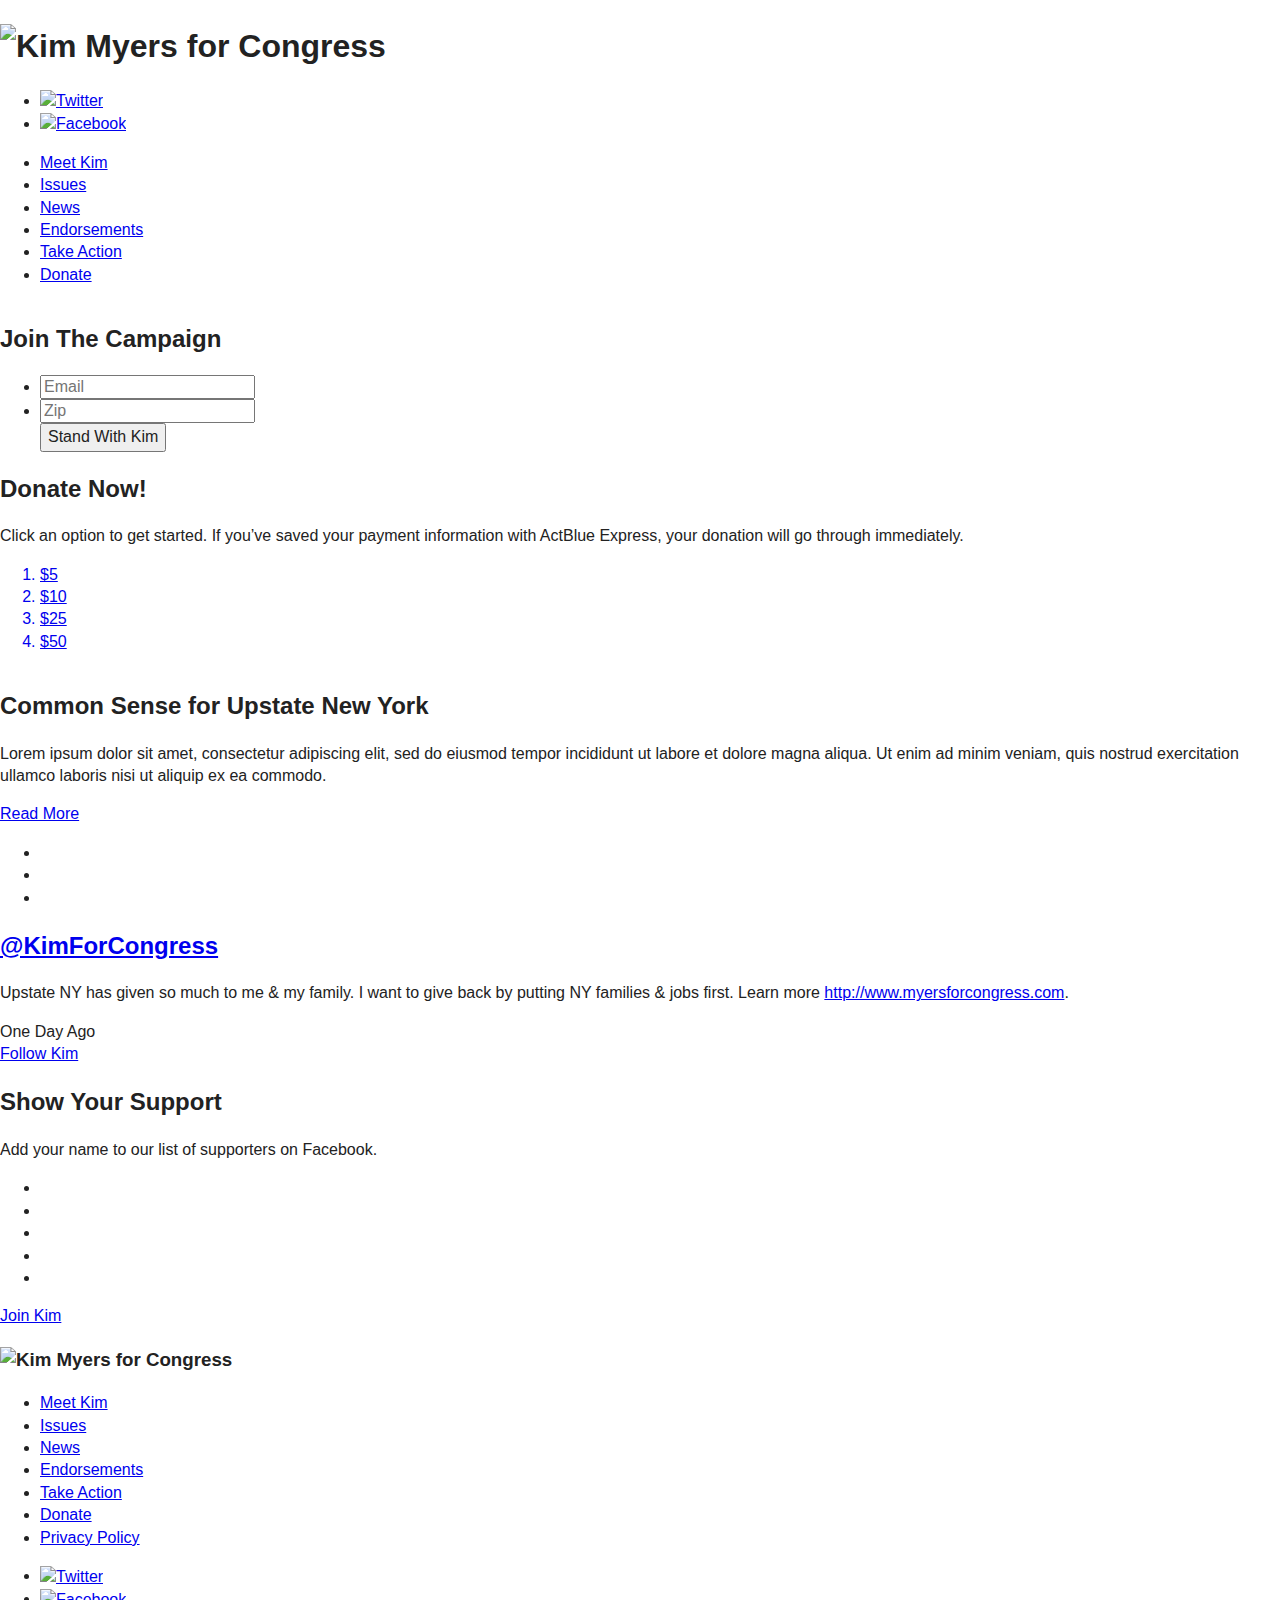
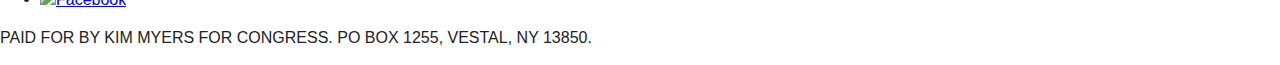
==== html/index.html @ 2f4464b5 "Initial commit" ====
<!doctype html>
<!--[if lt IE 7]>      <html class="no-js lt-ie9 lt-ie8 lt-ie7" lang=""> <![endif]-->
<!--[if IE 7]>         <html class="no-js lt-ie9 lt-ie8" lang=""> <![endif]-->
<!--[if IE 8]>         <html class="no-js lt-ie9" lang=""> <![endif]-->
<!--[if gt IE 8]><!--> <html class="no-js" lang=""> <!--<![endif]-->
    <head>
        <meta charset="utf-8">
        <meta http-equiv="X-UA-Compatible" content="IE=edge,chrome=1">
        <title>Kim Myers for Congress</title>
        <meta name="description" content="">
        <meta name="viewport" content="width=device-width, initial-scale=1">
        <link rel="apple-touch-icon" href="apple-touch-icon.png">

        <link rel="stylesheet" href="css/normalize.min.css">
        <link rel="stylesheet" href="css/main.css">

        <script src="js/vendor/modernizr-2.8.3.min.js"></script>
    </head>
    <body class="home">
        <div class="header-container">
            <header class="clearfix">
                <h1>
                	<img src="img/logo.png" alt="Kim Myers for Congress" class="logo" />
                	<span class="visuallyhidden">Kim Myers for Congress</span>
                </h1>
                <nav class="social">
                    <ul>
                        <li class="twitter"><a href="#"><img src="img/twitter-icon.png" alt="Twitter" /></a></li>
                        <li class="facebook"><a href="#"><img src="img/facebook-icon.png" alt="Facebook" /></a></li>
                    </ul>
                </nav>
                <nav class="main">
                    <ul>
                        <li><a href="about.html">Meet Kim</a></li>
                        <li><a href="#">Issues</a></li>
                        <li><a href="#">News</a></li>
                        <li><a href="#">Endorsements</a></li>
                        <li><a href="#">Take Action</a></li>
                        <li class="donate"><a href="#">Donate</a></li>
                    </ul>
                </nav>
            </header>
        </div>

        <div class="main-container">
            <div class="main clearfix">

                <section class="hero">
                	<div class="content">
	                    <form method="post" action="">
	                    	<h2>Join The Campaign</h2>
	                        <ul>
		                        <li>
		                        	<input id="email" type="text" name="email" required placeholder="Email" />
		                        </li>
		                        <li>
		                        	<input id="zip" type="text" name="zip" required placeholder="Zip" />
		                        </li>
		                        <button class="btn">Stand With Kim</button>
	                        </ul>
	                    </form>
                    </div>
                </section>
                <section class="donate">
                	<div class="content">
	                    <h2>Donate Now!</h2>
	                    <p>Click an option to get started. If you’ve saved your payment information with ActBlue Express, your donation will go through immediately.</p>
	                    <ol>
	                    	<a href="#"><li>$5</li></a>
	                    	<a href="#"><li>$10</li></a>
	                    	<a href="#"><li>$25</li></a>
	                    	<a href="#"><li>$50</li></a>
	                    </ol>
                    </div>
                </section>
                <section class="about clearfix">
                	<article class="content">
	                    <h2>Common Sense for Upstate New York</h2>
	                    <p>Lorem ipsum dolor sit amet, consectetur adipiscing elit, sed do eiusmod tempor incididunt ut labore et dolore magna aliqua. Ut enim ad minim veniam, quis nostrud exercitation ullamco laboris nisi ut aliquip ex ea commodo.</p>
	                    <a href="#" class="btn">Read More</a>
                    </article>
                </section>
                <section class="photo-gallery">
                	<div class="content">
	                	<ul>
		                	<li>
			                	<img src="http://placehold.it/60x60" alt="" />
		                	</li>
		                	<li>
		                		<img src="http://placehold.it/60x60" alt="" />
		                	</li>
		                	<li>
		                		<img src="http://placehold.it/60x60" alt="" />
		                	</li>
	                	</ul>
					</div>
                </section>
                <section>
                	<div class="twitter">
                		<h2><a href="http://twitter.com/KimForCongress" class="handle">@KimForCongress</a></h2>
                		<div class="tweet">
                    		<p>Upstate NY has given so much to me & my family. I want to give back by putting NY families & jobs first. Learn more <a href="http://www.myersforcongress.com">http://www.myersforcongress.com</a>.</p>
                    		<span class="date">One Day Ago</span>
                		</div>
                		<a href="http://twitter.com/KimForCongress" class="btn">Follow Kim</a>
                	</div>
                </section>
                <section>
                	<div class="support">
                		<h2>Show Your Support</h2>
                		<p>Add your name to our list of supporters on Facebook.</p>
                		<ul>
                			<li><a href="#"><img src="http://placehold.it/60x60" alt="" /></a></li>
                			<li><a href="#"><img src="http://placehold.it/60x60" alt="" /></a></li>
                			<li><a href="#"><img src="http://placehold.it/60x60" alt="" /></a></li>
                			<li><a href="#"><img src="http://placehold.it/60x60" alt="" /></a></li>
                			<li><a href="#"><img src="http://placehold.it/60x60" alt="" /></a></li>
                		</ul>
                		<a href="#" class="btn">Join Kim</a>
                	</div>
                </section>
            </div>
        </div>

        <div class="footer-container">
            <footer class="content">
                <h3>
                	<img src="img/footer-logo.png" alt="Kim Myers for Congress" class="logo"/>
	                <span class="visuallyhidden">Kim Myers for Congress</span>
	            </h3>
                <nav class="main">
                    <ul>
                        <li><a href="about.html">Meet Kim</a></li>
                        <li><a href="#">Issues</a></li>
                        <li><a href="#">News</a></li>
                        <li><a href="#">Endorsements</a></li>
                        <li><a href="#">Take Action</a></li>
                        <li class="donate"><a href="#">Donate</a></li>
                        <li><a href="#">Privacy Policy</a></li>
                    </ul>
                </nav>
                <nav class="social">
                	<ul>
                	    <li class="twitter"><a href="#"><img src="img/twitter-icon.png" alt="Twitter" /></a></li>
                	    <li class="facebook"><a href="#"><img src="img/facebook-icon.png" alt="Facebook" /></a></li>
                	</ul>
                </nav>
                <p class="paid-for">PAID FOR BY KIM MYERS FOR CONGRESS. PO BOX 1255, VESTAL, NY 13850.</dd>
            </footer>
        </div>

        <script src="//ajax.googleapis.com/ajax/libs/jquery/1.11.2/jquery.min.js"></script>
        <script>window.jQuery || document.write('<script src="js/vendor/jquery-1.11.2.min.js"><\/script>')</script>

        <script src="js/plugins.js"></script>
        <script src="js/main.js"></script>

        <!-- Google Analytics: change UA-XXXXX-X to be your site's ID. -->
        <script>
            (function(b,o,i,l,e,r){b.GoogleAnalyticsObject=l;b[l]||(b[l]=
            function(){(b[l].q=b[l].q||[]).push(arguments)});b[l].l=+new Date;
            e=o.createElement(i);r=o.getElementsByTagName(i)[0];
            e.src='//www.google-analytics.com/analytics.js';
            r.parentNode.insertBefore(e,r)}(window,document,'script','ga'));
            ga('create','UA-XXXXX-X','auto');ga('send','pageview');
        </script>
    </body>
</html>
---- html/css/main.css ----
/*! HTML5 Boilerplate v5.0 | MIT License | http://h5bp.com/ */

html {
    color: #222;
    font-size: 1em;
    line-height: 1.4;
}

::-moz-selection {
    background: #b3d4fc;
    text-shadow: none;
}

::selection {
    background: #b3d4fc;
    text-shadow: none;
}

hr {
    display: block;
    height: 1px;
    border: 0;
    border-top: 1px solid #ccc;
    margin: 1em 0;
    padding: 0;
}

audio,
canvas,
iframe,
img,
svg,
video {
    vertical-align: middle;
}

fieldset {
    border: 0;
    margin: 0;
    padding: 0;
}

textarea {
    resize: vertical;
}

.browserupgrade {
    margin: 0.2em 0;
    background: #ccc;
    color: #000;
    padding: 0.2em 0;
}


/* ==========================================================================
   Author's custom styles
   ========================================================================== */















/* ==========================================================================
   Media Queries
   ========================================================================== */

@media only screen and (min-width: 35em) {

}

@media print,
       (-o-min-device-pixel-ratio: 5/4),
       (-webkit-min-device-pixel-ratio: 1.25),
       (min-resolution: 120dpi) {

}

/* ==========================================================================
   Helper classes
   ========================================================================== */

.hidden {
    display: none !important;
    visibility: hidden;
}

.visuallyhidden {
    border: 0;
    clip: rect(0 0 0 0);
    height: 1px;
    margin: -1px;
    overflow: hidden;
    padding: 0;
    position: absolute;
    width: 1px;
}

.visuallyhidden.focusable:active,
.visuallyhidden.focusable:focus {
    clip: auto;
    height: auto;
    margin: 0;
    overflow: visible;
    position: static;
    width: auto;
}

.invisible {
    visibility: hidden;
}

.clearfix:before,
.clearfix:after {
    content: " ";
    display: table;
}

.clearfix:after {
    clear: both;
}

.clearfix {
    *zoom: 1;
}

/* ==========================================================================
   Print styles
   ========================================================================== */

@media print {
    *,
    *:before,
    *:after {
        background: transparent !important;
        color: #000 !important;
        box-shadow: none !important;
        text-shadow: none !important;
    }

    a,
    a:visited {
        text-decoration: underline;
    }

    a[href]:after {
        content: " (" attr(href) ")";
    }

    abbr[title]:after {
        content: " (" attr(title) ")";
    }

    a[href^="#"]:after,
    a[href^="javascript:"]:after {
        content: "";
    }

    pre,
    blockquote {
        border: 1px solid #999;
        page-break-inside: avoid;
    }

    thead {
        display: table-header-group;
    }

    tr,
    img {
        page-break-inside: avoid;
    }

    img {
        max-width: 100% !important;
    }

    p,
    h2,
    h3 {
        orphans: 3;
        widows: 3;
    }

    h2,
    h3 {
        page-break-after: avoid;
    }
}
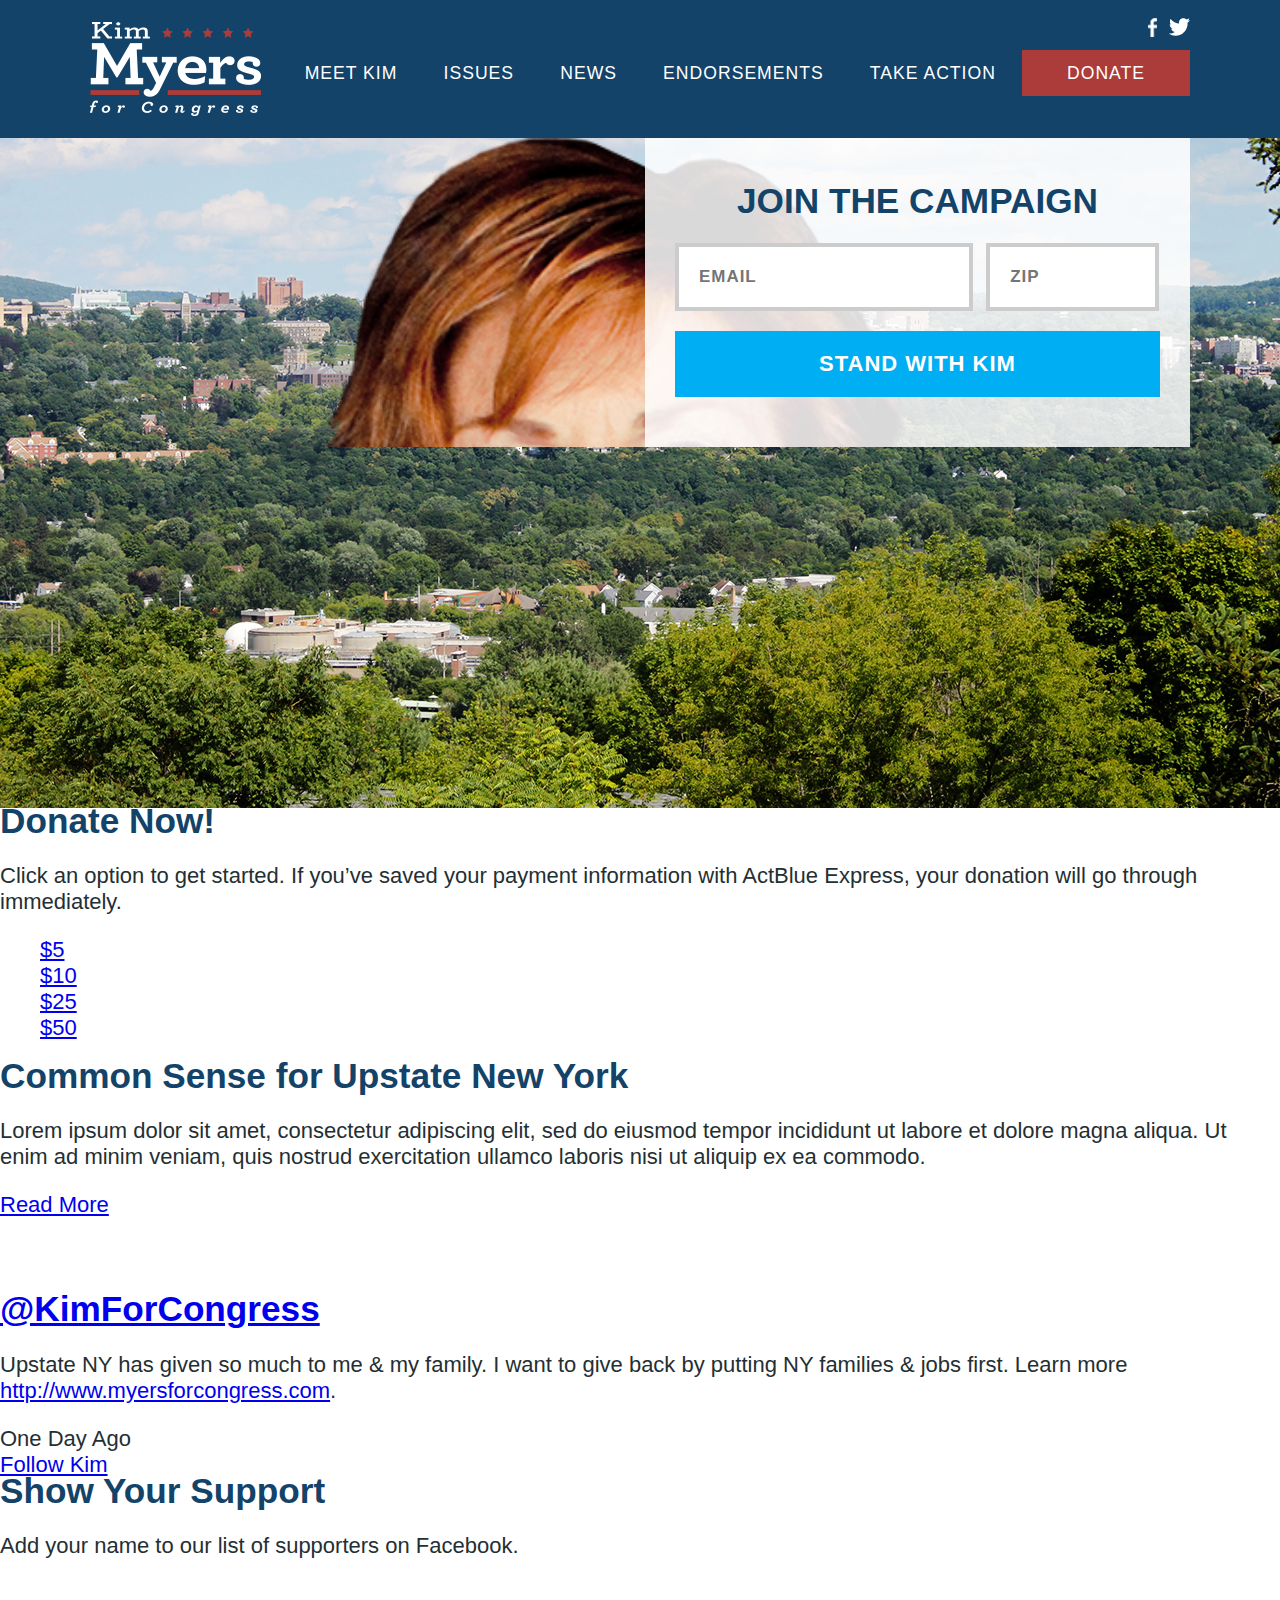
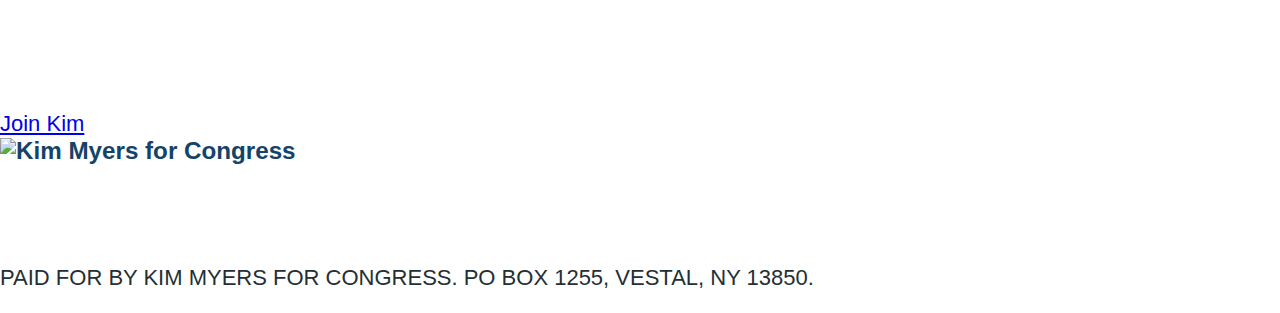
==== commit 0599d8b3: "Styled form" ====
--- a/html/index.html
+++ b/html/index.html
@@ -1,6 +1,4 @@
 <!doctype html>
-<!--[if lt IE 7]>      <html class="no-js lt-ie9 lt-ie8 lt-ie7" lang=""> <![endif]-->
-<!--[if IE 7]>         <html class="no-js lt-ie9 lt-ie8" lang=""> <![endif]-->
 <!--[if IE 8]>         <html class="no-js lt-ie9" lang=""> <![endif]-->
 <!--[if gt IE 8]><!--> <html class="no-js" lang=""> <!--<![endif]-->
     <head>
@@ -10,11 +8,11 @@
         <meta name="description" content="">
         <meta name="viewport" content="width=device-width, initial-scale=1">
         <link rel="apple-touch-icon" href="apple-touch-icon.png">
-
         <link rel="stylesheet" href="css/normalize.min.css">
         <link rel="stylesheet" href="css/main.css">
-
         <script src="js/vendor/modernizr-2.8.3.min.js"></script>
+        <script src="https://use.typekit.net/jbm7pcy.js"></script>
+        <script>try{Typekit.load({ async: true });}catch(e){}</script>
     </head>
     <body class="home">
         <div class="header-container">
@@ -25,8 +23,8 @@
                 </h1>
                 <nav class="social">
                     <ul>
+                        <li class="facebook"><a href="#"><img src="img/facebook-icon.png" alt="Facebook" /></a></li>
                         <li class="twitter"><a href="#"><img src="img/twitter-icon.png" alt="Twitter" /></a></li>
-                        <li class="facebook"><a href="#"><img src="img/facebook-icon.png" alt="Facebook" /></a></li>
                     </ul>
                 </nav>
                 <nav class="main">
@@ -36,7 +34,7 @@
                         <li><a href="#">News</a></li>
                         <li><a href="#">Endorsements</a></li>
                         <li><a href="#">Take Action</a></li>
-                        <li class="donate"><a href="#">Donate</a></li>
+                        <li class="last"><a href="#">Donate</a></li>
                     </ul>
                 </nav>
             </header>
@@ -46,7 +44,7 @@
             <div class="main clearfix">
 
                 <section class="hero">
-                	<div class="content">
+                	<div class="content clearfix">
 	                    <form method="post" action="">
 	                    	<h2>Join The Campaign</h2>
 	                        <ul>
@@ -56,7 +54,7 @@
 		                        <li>
 		                        	<input id="zip" type="text" name="zip" required placeholder="Zip" />
 		                        </li>
-		                        <button class="btn">Stand With Kim</button>
+		                        <input type="button" value="Stand With Kim"/>
 	                        </ul>
 	                    </form>
                     </div>
--- a/html/css/main.css
+++ b/html/css/main.css
@@ -1,21 +1,21 @@
-/*! HTML5 Boilerplate v5.0 | MIT License | http://h5bp.com/ */
+/******************************************************************
+Site Name: Kim Myers for Congress
+Author: Lucian Tucker
+
+******************************************************************/
 
 html {
-    color: #222;
     font-size: 1em;
     line-height: 1.4;
 }
-
 ::-moz-selection {
     background: #b3d4fc;
     text-shadow: none;
 }
-
 ::selection {
     background: #b3d4fc;
     text-shadow: none;
 }
-
 hr {
     display: block;
     height: 1px;
@@ -24,47 +24,173 @@
     margin: 1em 0;
     padding: 0;
 }
-
-audio,
-canvas,
-iframe,
-img,
-svg,
-video {
+audio, canvas, iframe, img, svg, video {
     vertical-align: middle;
 }
-
 fieldset {
     border: 0;
     margin: 0;
     padding: 0;
 }
-
 textarea {
     resize: vertical;
 }
-
-.browserupgrade {
-    margin: 0.2em 0;
-    background: #ccc;
-    color: #000;
-    padding: 0.2em 0;
-}
-
-
-/* ==========================================================================
-   Author's custom styles
-   ========================================================================== */
-
-
-
-
-
-
-
-
-
-
+ul, li {
+	margin: 0;
+	padding: 0;
+	list-style: none;
+}
+
+/*    TYPOGRAPHY
+/*--------------------------------------*/
+
+html {
+    font: 22px/26px "proxima-nova", Helvetica Neue, Helvetica, Arial, sans-serif;
+    color: #242f33;
+}
+h1, h2, h3, h4, h5, h6 {
+	color: #134369;
+	margin-top: 0;
+}
+h1 {
+	font-size: 1.8em /*40px*/;
+}
+h2 {
+	font-size: 1.6em /*36px*/;
+}
+h3 {
+	font-size: 1.1em /*25px*/;
+}
+h4 {
+	font-size: .9em /*20px*/;
+}
+h5 {
+	font-size: .86em /*19px*/;
+}
+h6 {
+	font-size: .86em /*19px*/;
+}
+
+/*    MAIN CONTENT
+/*--------------------------------------*/
+
+/* Header */
+.header-container {
+	background: #134369;
+	width: 100%;
+	padding: 22px 0;
+}
+header {
+	width: 1100px;
+	margin: 0 auto;
+}
+header h1 {
+	display: inline;
+	float: left;
+	clear: left;
+	margin: 0;
+}
+header nav {
+	float: right;
+	clear: right;
+}
+nav ul {
+	
+}
+nav li {
+	font-size: .8em;
+	display: inline-block;
+}
+nav.main li a {
+	color: white;
+	text-decoration: none;
+	padding: 5px 20px;
+	text-transform: uppercase;
+	letter-spacing: 1px;
+}
+nav.main li.last a {
+	color: white;
+	background-color: #ab3c39;
+	padding: 13px 45px;
+}
+header nav.social {
+	margin-bottom: 20px;
+	margin-top: -10px;
+}
+nav.social li.twitter a {
+	margin-left: 6px;
+}
+
+/* Home */
+.hero {
+	width: 100%;
+	clear: both;
+	background-image: url('../img/landscape.jpg');
+	background-repeat: no-repeat;
+	background-position: top center;
+	background-size: cover;
+	height: 670px;
+}
+.hero .content {
+	width: 1100px;
+	height: auto;
+	margin: 0 auto;
+	background-image: url('../img/transparent-kim.png');
+	background-repeat: no-repeat;
+	background-position: top center;
+	background-size: cover;
+	z-index: 99999999;
+	
+}
+.hero h2 {
+	text-transform: uppercase;
+	text-align: center;
+}
+.hero form {
+	background-color: rgba(255, 255, 255, 0.85);
+	width: 485px;
+	float: right;
+	clear: right;
+	padding: 50px 30px;
+}
+.hero form ul {
+	margin: 0;
+	padding: 0;
+}
+.hero form li {
+	list-style: none;
+	display: inline;
+}
+.hero form input[type="text"] {
+	border: 4px solid #ccc;
+	font-weight: bold;
+	font-size: .77em;
+	text-transform: uppercase;
+	letter-spacing: 1px;
+	padding: 20px;
+	margin: 0 0 20px 0;
+}
+.hero form input[type="button"] {
+	width: 100%;
+	padding: 20px 0;
+	text-align: center;
+	background-color: #00aef3;
+	color: white;
+	font-weight: bold;
+	border: none;
+	text-transform: uppercase;
+	letter-spacing: 1px;
+}
+.hero form input#email {
+	width: 250px;
+	margin-right: 7px;
+}
+.hero form input#zip {
+	width: 125px;
+}
+input::-webkit-input-placeholder, input::-moz-placeholder, input:-ms-input-placeholder {
+	color: #a1a1a1;
+}
 
 
 
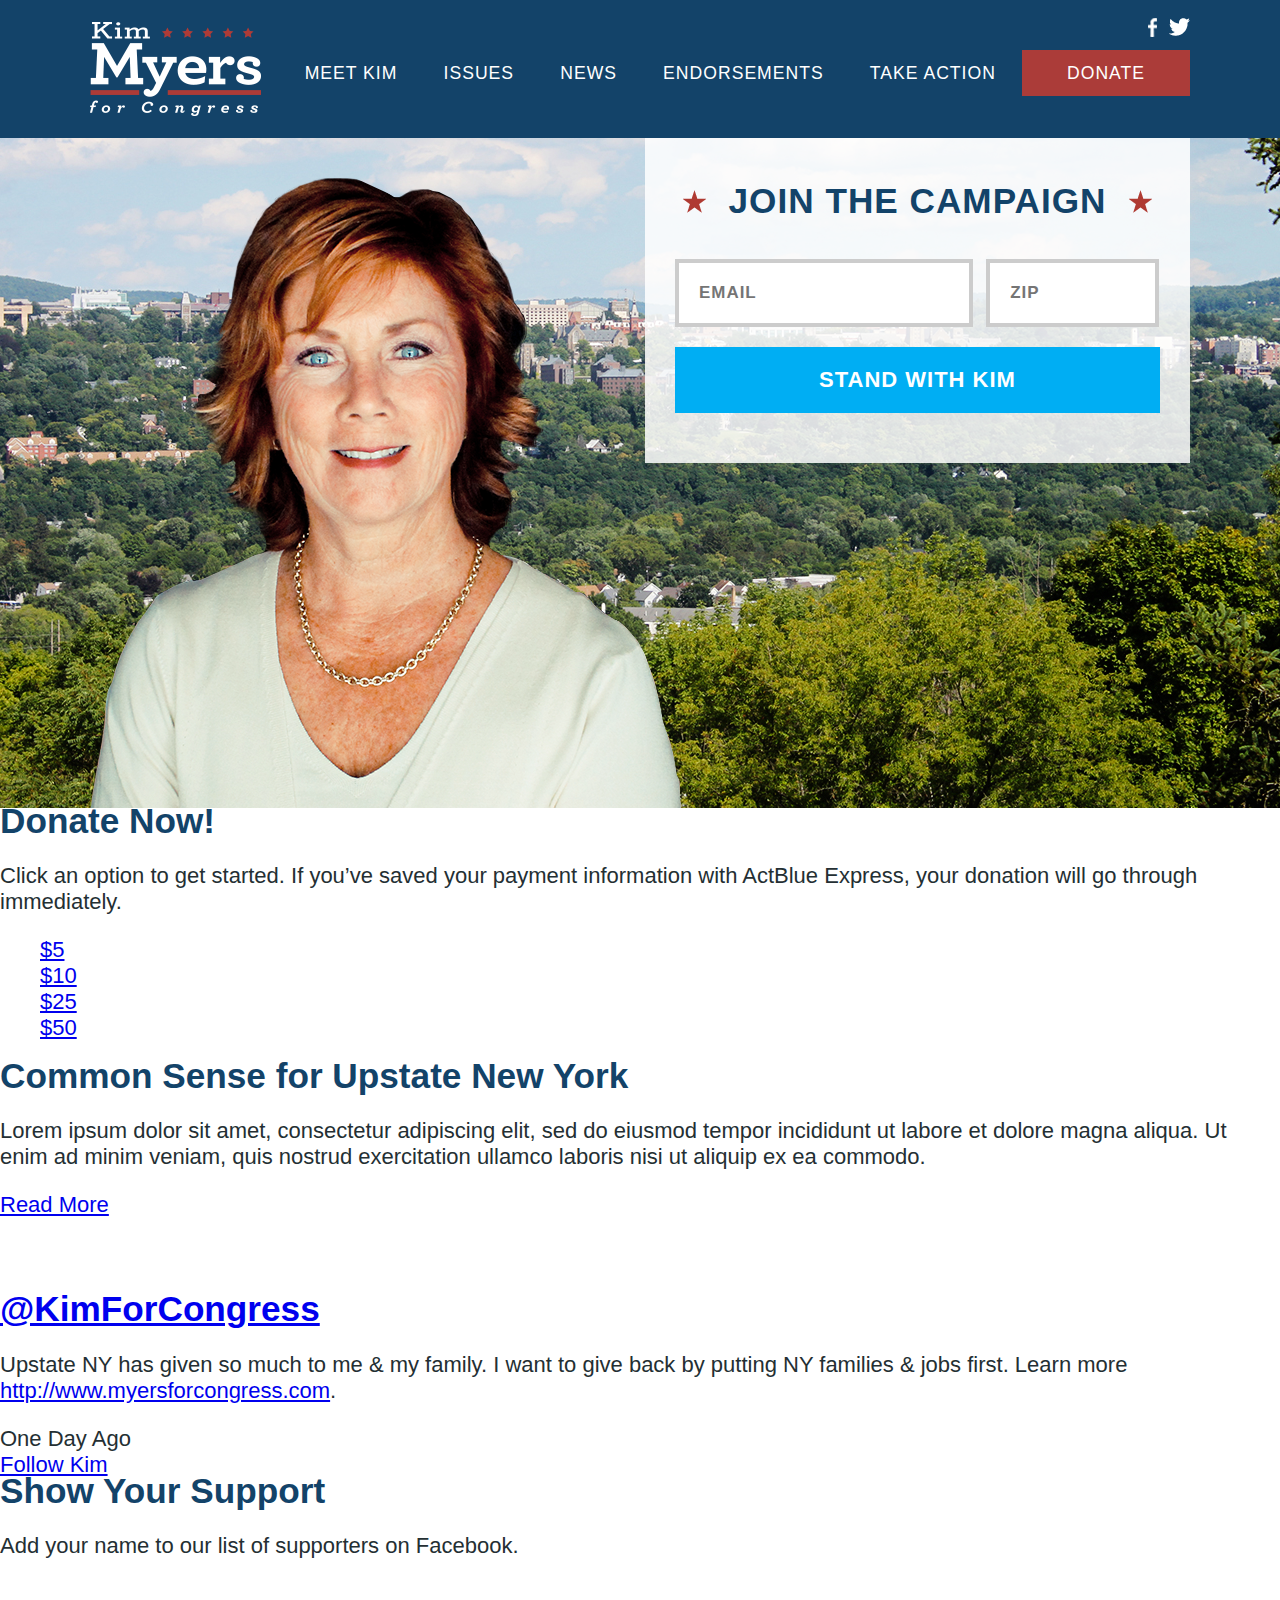
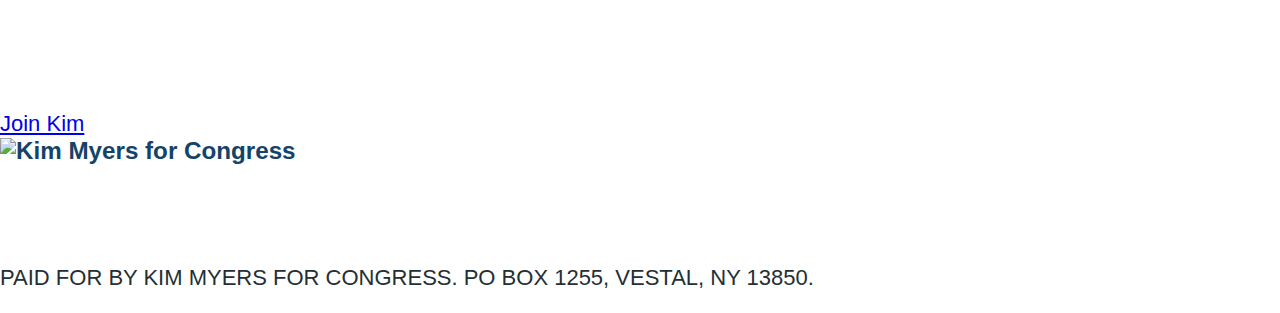
==== commit 168e633d: "Completed hero" ====
--- a/html/index.html
+++ b/html/index.html
@@ -46,7 +46,7 @@
                 <section class="hero">
                 	<div class="content clearfix">
 	                    <form method="post" action="">
-	                    	<h2>Join The Campaign</h2>
+	                    	<h2><span class="star"></span>Join The Campaign<span class="star right"></span></h2>
 	                        <ul>
 		                        <li>
 		                        	<input id="email" type="text" name="email" required placeholder="Email" />
--- a/html/css/main.css
+++ b/html/css/main.css
@@ -133,18 +133,19 @@
 }
 .hero .content {
 	width: 1100px;
-	height: auto;
+	height: 670px;
 	margin: 0 auto;
 	background-image: url('../img/transparent-kim.png');
 	background-repeat: no-repeat;
-	background-position: top center;
-	background-size: cover;
+	background-position: bottom left;
 	z-index: 99999999;
 	
 }
 .hero h2 {
 	text-transform: uppercase;
 	text-align: center;
+	letter-spacing: 1px;
+	margin-bottom: 45px;
 }
 .hero form {
 	background-color: rgba(255, 255, 255, 0.85);
@@ -192,8 +193,17 @@
 	color: #a1a1a1;
 }
 
-
-
+/* Other */
+.star {
+	display: inline-block;
+	width: 23px;
+	height: 23px;
+	background-image: url('../img/star-icon.png');
+	margin-right: 22px;
+}
+.star.right {
+	margin: 0 0 0 22px;
+}
 
 
 /* ==========================================================================
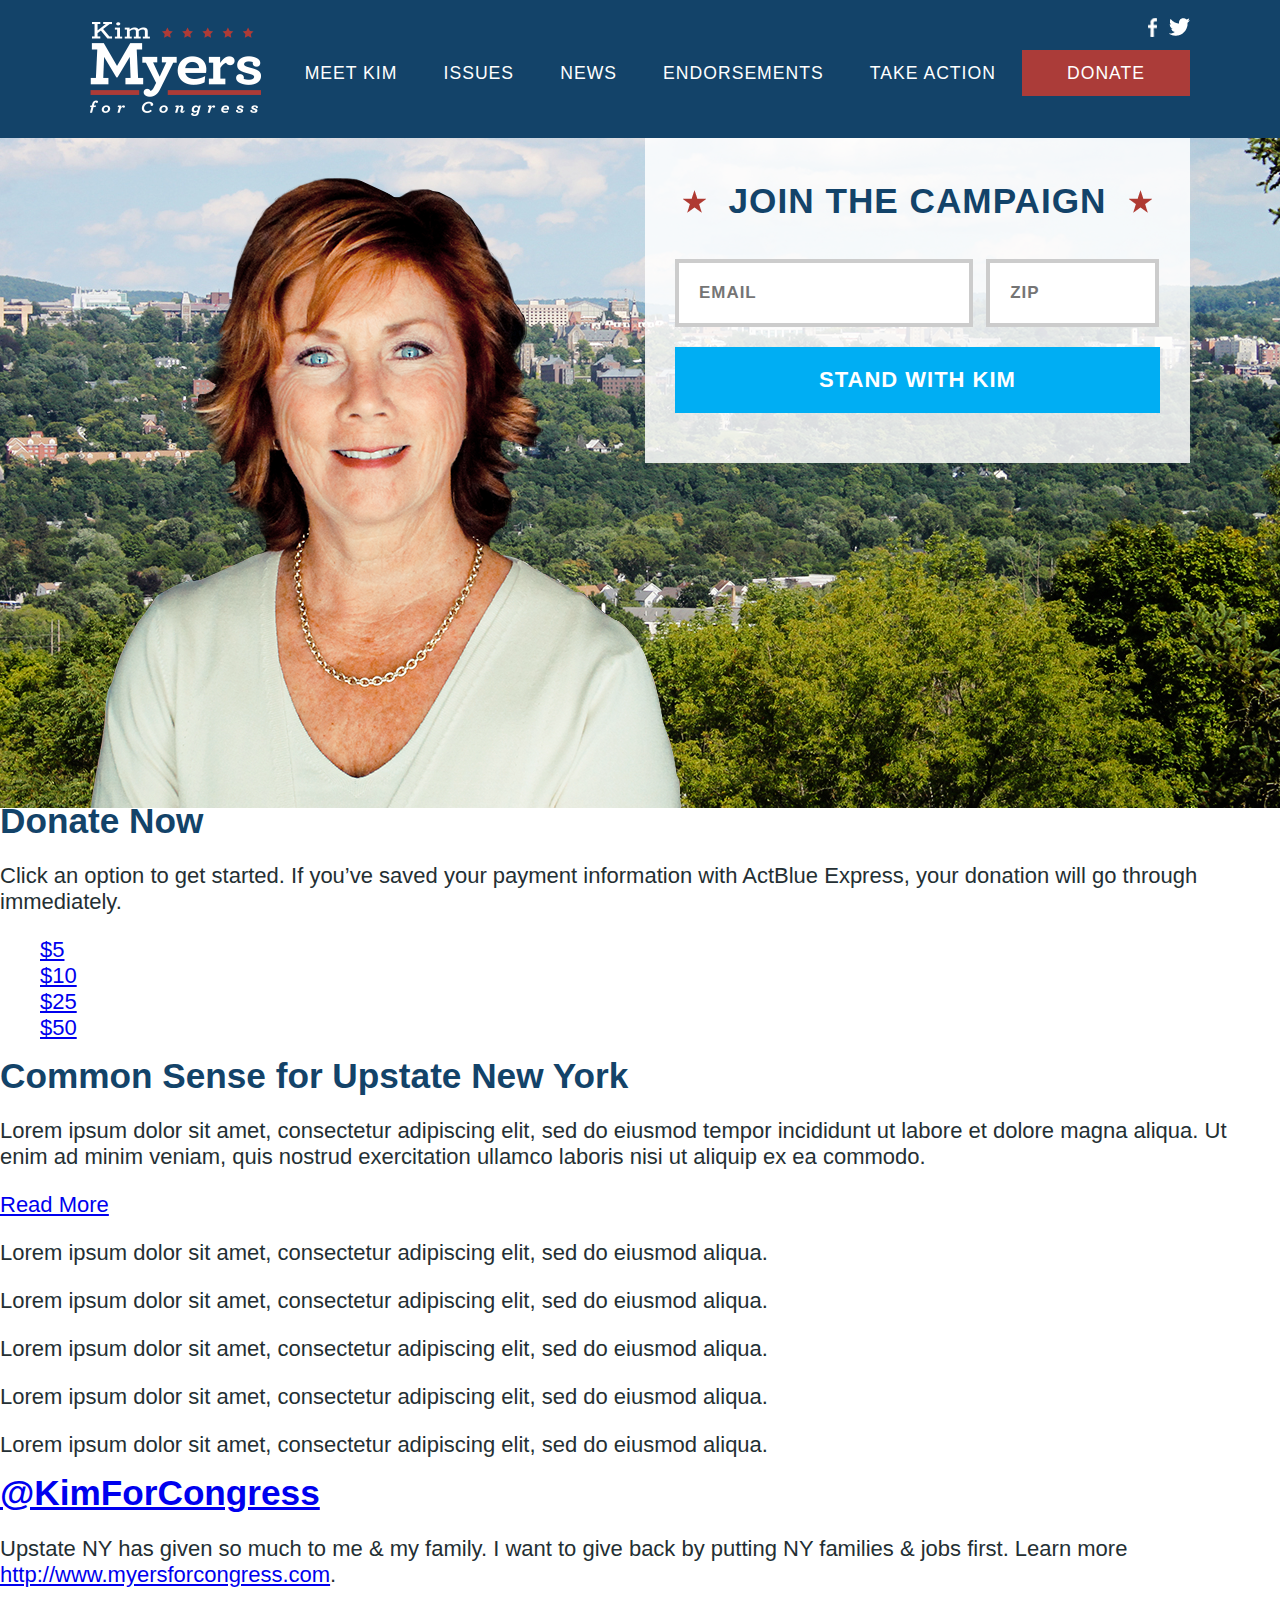
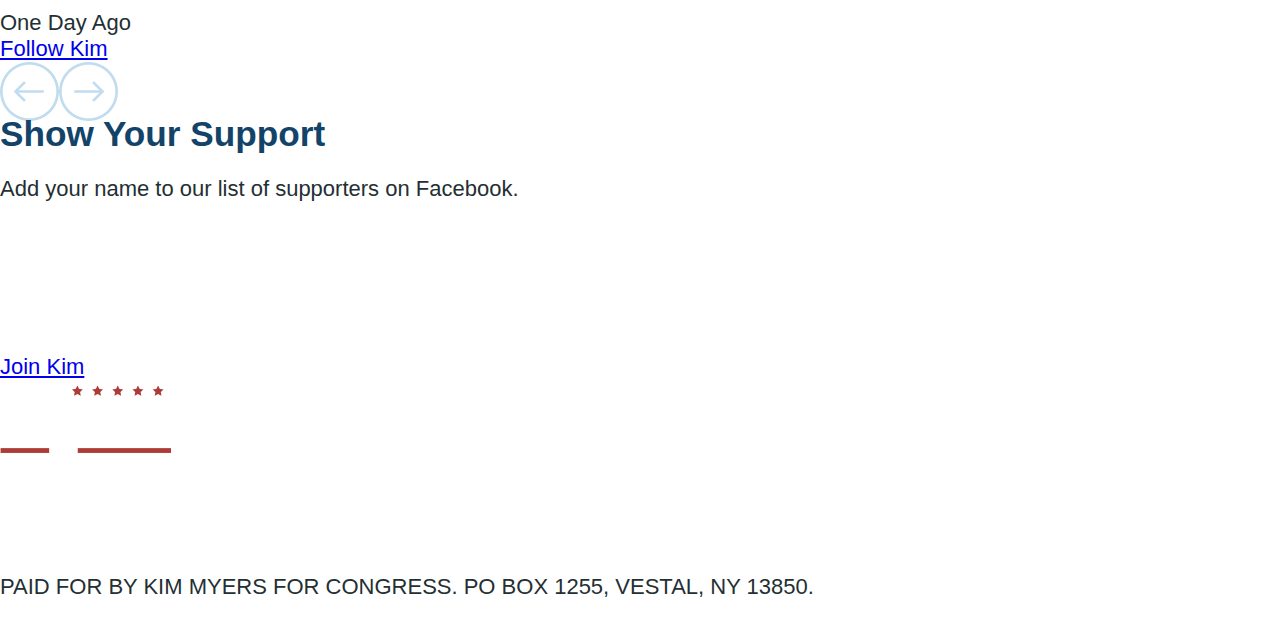
==== commit 4bc21e02: "Finish styling and starting on Drupal integration" ====
--- a/html/index.html
+++ b/html/index.html
@@ -29,7 +29,7 @@
                 </nav>
                 <nav class="main">
                     <ul>
-                        <li><a href="about.html">Meet Kim</a></li>
+                        <li><a href="interior.html">Meet Kim</a></li>
                         <li><a href="#">Issues</a></li>
                         <li><a href="#">News</a></li>
                         <li><a href="#">Endorsements</a></li>
@@ -59,15 +59,15 @@
 	                    </form>
                     </div>
                 </section>
-                <section class="donate">
+                <section class="donate clearfix">
                 	<div class="content">
-	                    <h2>Donate Now!</h2>
+	                    <h2>Donate Now</h2>
 	                    <p>Click an option to get started. If you’ve saved your payment information with ActBlue Express, your donation will go through immediately.</p>
 	                    <ol>
-	                    	<a href="#"><li>$5</li></a>
-	                    	<a href="#"><li>$10</li></a>
-	                    	<a href="#"><li>$25</li></a>
-	                    	<a href="#"><li>$50</li></a>
+	                    	<li><a href="#">$5</a></li>
+	                    	<li><a href="#">$10</a></li>
+	                    	<li><a href="#">$25</a></li>
+	                    	<li><a href="#">$50</a></li>
 	                    </ol>
                     </div>
                 </section>
@@ -78,33 +78,44 @@
 	                    <a href="#" class="btn">Read More</a>
                     </article>
                 </section>
-                <section class="photo-gallery">
-                	<div class="content">
-	                	<ul>
-		                	<li>
-			                	<img src="http://placehold.it/60x60" alt="" />
+                <section class="photo-gallery clearfix">
+                	<div class="content clearfix">
+	                		<ul class="left">
+	                			<li style="background: url('http://placehold.it/527x263') no-repeat center top;">
+	                				<p>Lorem ipsum dolor sit amet, consectetur adipiscing elit, sed do eiusmod aliqua.</p>
+	                			</li>
+	                			<li style="background: url('http://placehold.it/527x263') no-repeat center top;">
+	                				<p>Lorem ipsum dolor sit amet, consectetur adipiscing elit, sed do eiusmod aliqua.</p>
+	                			</li>
+	                			<li style="background: url('http://placehold.it/527x263') no-repeat center top;">
+	                				<p>Lorem ipsum dolor sit amet, consectetur adipiscing elit, sed do eiusmod aliqua.</p>
+	                			</li>
+	                		</ul>
+		                <ul class="right">
+		                	<li style="background: url('http://placehold.it/547x410') no-repeat center top;">
+		                		<p>Lorem ipsum dolor sit amet, consectetur adipiscing elit, sed do eiusmod aliqua.</p>
 		                	</li>
-		                	<li>
-		                		<img src="http://placehold.it/60x60" alt="" />
-		                	</li>
-		                	<li>
-		                		<img src="http://placehold.it/60x60" alt="" />
-		                	</li>
-	                	</ul>
+		                    <li style="background: url('http://placehold.it/547x410') no-repeat center top;">
+		                    	<p>Lorem ipsum dolor sit amet, consectetur adipiscing elit, sed do eiusmod aliqua.</p>
+		                    </li>
+		                </ul>
 					</div>
                 </section>
-                <section>
-                	<div class="twitter">
+                <section class="twitter clearfix">
+                	<div class="content">
                 		<h2><a href="http://twitter.com/KimForCongress" class="handle">@KimForCongress</a></h2>
                 		<div class="tweet">
                     		<p>Upstate NY has given so much to me & my family. I want to give back by putting NY families & jobs first. Learn more <a href="http://www.myersforcongress.com">http://www.myersforcongress.com</a>.</p>
                     		<span class="date">One Day Ago</span>
                 		</div>
                 		<a href="http://twitter.com/KimForCongress" class="btn">Follow Kim</a>
+                		<div class="controls">
+                			<a href="#" class="arrow-left"><img src="img/arrow-left.png" alt="" /></a><a href="#" class="arrow-right"><img src="img/arrow-right.png" alt="" /></a>
+                		</div>
                 	</div>
                 </section>
-                <section>
-                	<div class="support">
+                <section class="support">
+                	<div class="content">
                 		<h2>Show Your Support</h2>
                 		<p>Add your name to our list of supporters on Facebook.</p>
                 		<ul>
@@ -123,8 +134,8 @@
         <div class="footer-container">
             <footer class="content">
                 <h3>
-                	<img src="img/footer-logo.png" alt="Kim Myers for Congress" class="logo"/>
-	                <span class="visuallyhidden">Kim Myers for Congress</span>
+                	<img src="img/logo.png" alt="Kim Myers for Congress" class="logo" />
+                	<span class="visuallyhidden">Kim Myers for Congress</span>
 	            </h3>
                 <nav class="main">
                     <ul>
@@ -133,14 +144,14 @@
                         <li><a href="#">News</a></li>
                         <li><a href="#">Endorsements</a></li>
                         <li><a href="#">Take Action</a></li>
-                        <li class="donate"><a href="#">Donate</a></li>
+                        <li class="give"><a href="#">Donate</a></li>
                         <li><a href="#">Privacy Policy</a></li>
                     </ul>
                 </nav>
                 <nav class="social">
                 	<ul>
+                	    <li class="facebook"><a href="#"><img src="img/facebook-icon.png" alt="Facebook" /></a></li>
                 	    <li class="twitter"><a href="#"><img src="img/twitter-icon.png" alt="Twitter" /></a></li>
-                	    <li class="facebook"><a href="#"><img src="img/facebook-icon.png" alt="Facebook" /></a></li>
                 	</ul>
                 </nav>
                 <p class="paid-for">PAID FOR BY KIM MYERS FOR CONGRESS. PO BOX 1255, VESTAL, NY 13850.</dd>
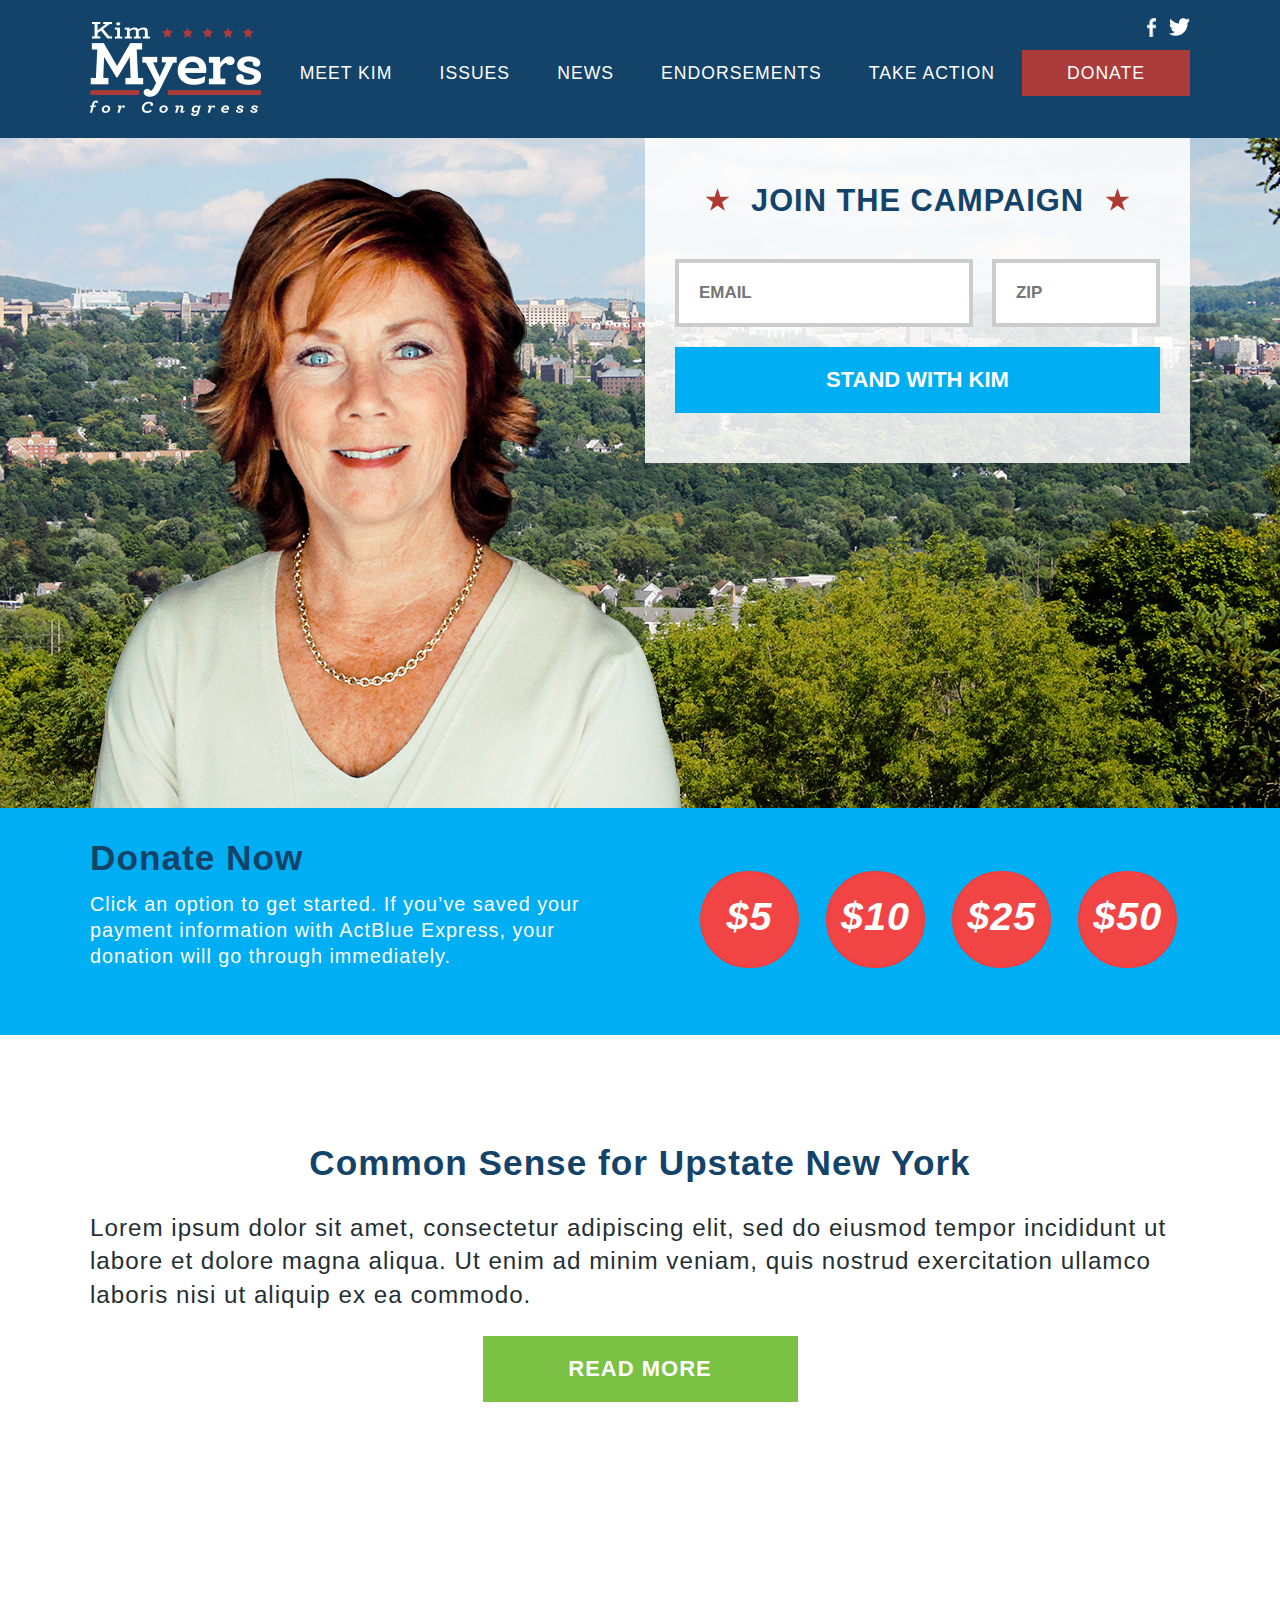
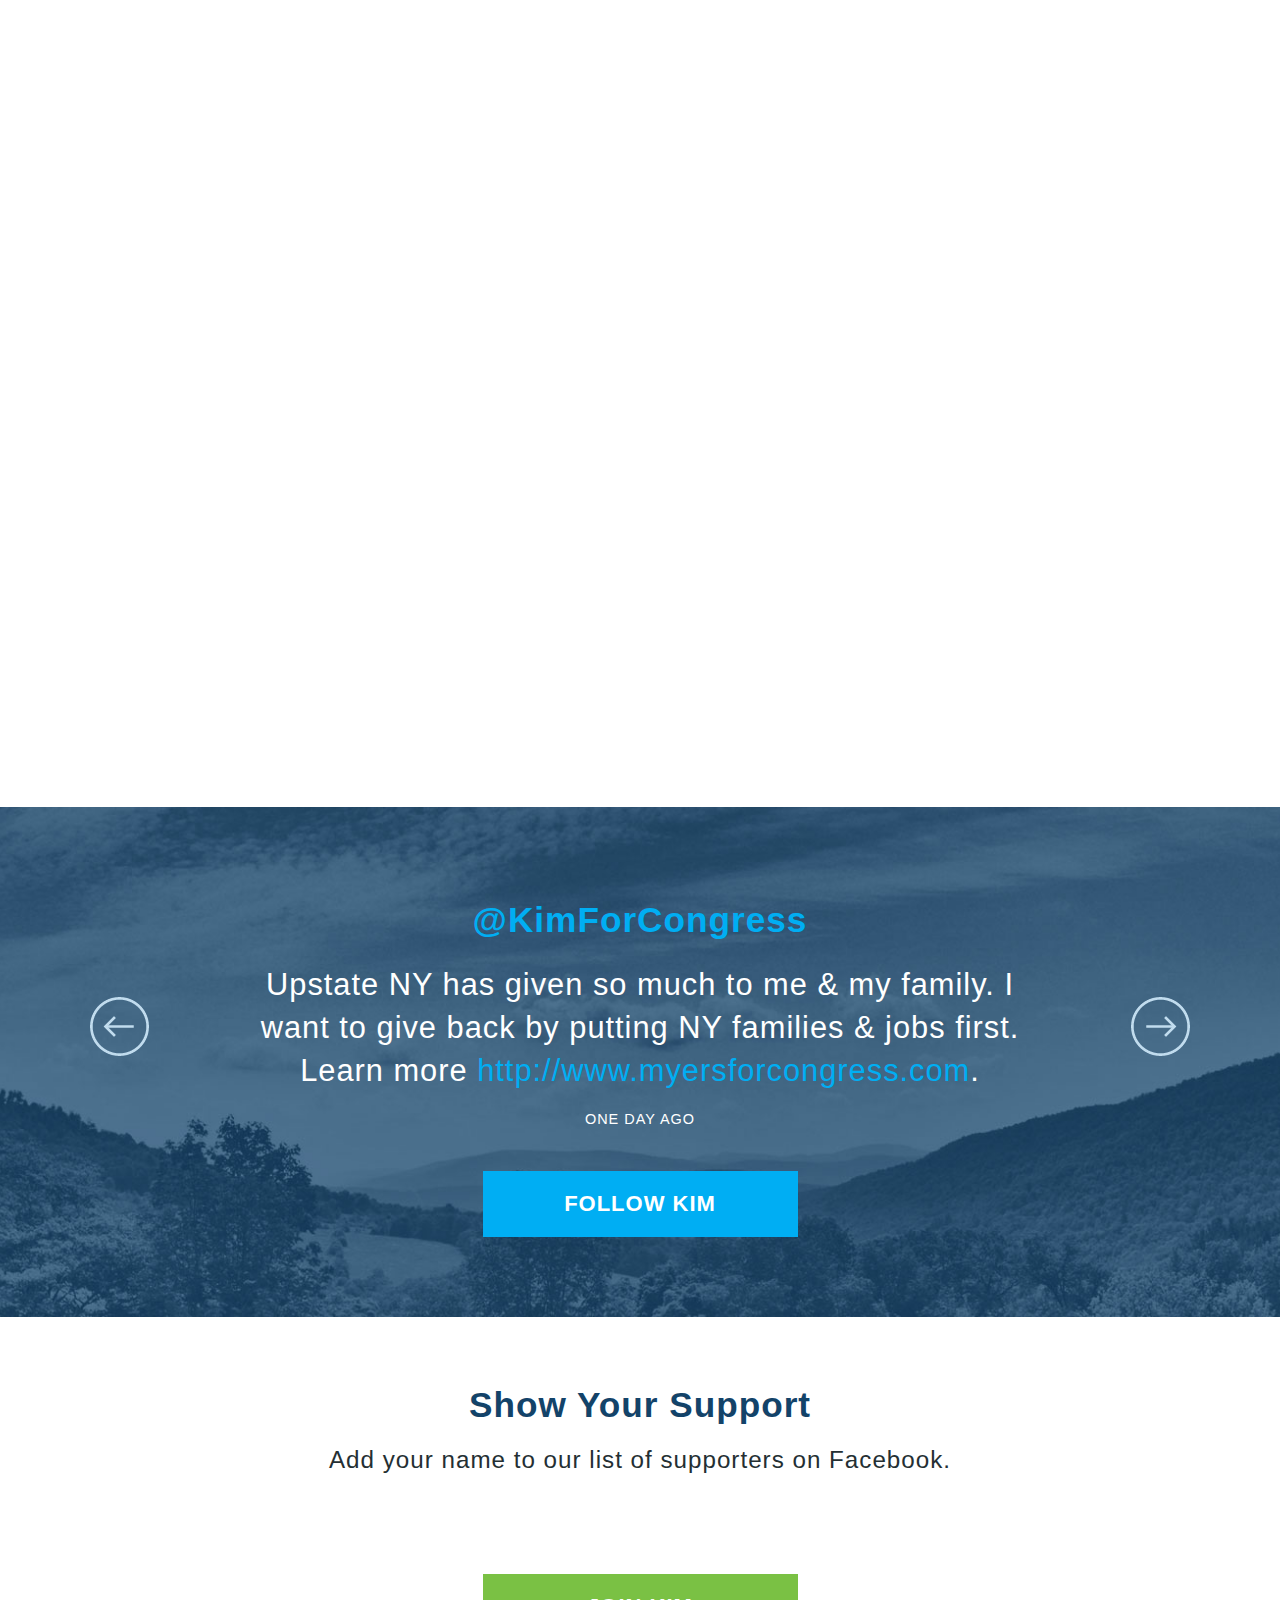
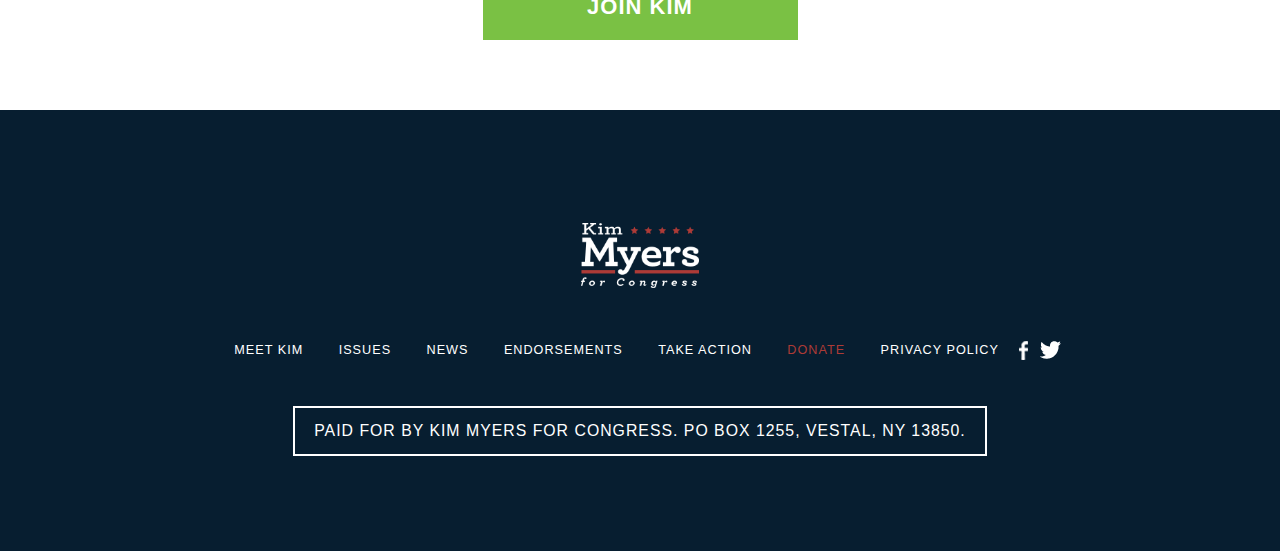
==== commit 11ed64aa: "Desktop finished" ====
--- a/html/index.html
+++ b/html/index.html
@@ -80,17 +80,17 @@
                 </section>
                 <section class="photo-gallery clearfix">
                 	<div class="content clearfix">
-	                		<ul class="left">
-	                			<li style="background: url('http://placehold.it/527x263') no-repeat center top;">
-	                				<p>Lorem ipsum dolor sit amet, consectetur adipiscing elit, sed do eiusmod aliqua.</p>
-	                			</li>
-	                			<li style="background: url('http://placehold.it/527x263') no-repeat center top;">
-	                				<p>Lorem ipsum dolor sit amet, consectetur adipiscing elit, sed do eiusmod aliqua.</p>
-	                			</li>
-	                			<li style="background: url('http://placehold.it/527x263') no-repeat center top;">
-	                				<p>Lorem ipsum dolor sit amet, consectetur adipiscing elit, sed do eiusmod aliqua.</p>
-	                			</li>
-	                		</ul>
+                		<ul class="left">
+                			<li style="background: url('http://placehold.it/527x263') no-repeat center top;">
+                				<p>Lorem ipsum dolor sit amet, consectetur adipiscing elit, sed do eiusmod aliqua.</p>
+                			</li>
+                			<li style="background: url('http://placehold.it/527x263') no-repeat center top;">
+                				<p>Lorem ipsum dolor sit amet, consectetur adipiscing elit, sed do eiusmod aliqua.</p>
+                			</li>
+                			<li style="background: url('http://placehold.it/527x263') no-repeat center top;">
+                				<p>Lorem ipsum dolor sit amet, consectetur adipiscing elit, sed do eiusmod aliqua.</p>
+                			</li>
+                		</ul>
 		                <ul class="right">
 		                	<li style="background: url('http://placehold.it/547x410') no-repeat center top;">
 		                		<p>Lorem ipsum dolor sit amet, consectetur adipiscing elit, sed do eiusmod aliqua.</p>
--- a/html/css/main.css
+++ b/html/css/main.css
@@ -35,7 +35,7 @@
 textarea {
     resize: vertical;
 }
-ul, li {
+ul, ol, li {
 	margin: 0;
 	padding: 0;
 	list-style: none;
@@ -47,11 +47,15 @@
 html {
     font: 22px/26px "proxima-nova", Helvetica Neue, Helvetica, Arial, sans-serif;
     color: #242f33;
+    letter-spacing: 1px;
 }
 h1, h2, h3, h4, h5, h6 {
 	color: #134369;
 	margin-top: 0;
 }
+article h1, article h2, article h3, article h4, article h5, article h6 {
+	margin: 35px 0;
+}
 h1 {
 	font-size: 1.8em /*40px*/;
 }
@@ -70,9 +74,34 @@
 h6 {
 	font-size: .86em /*19px*/;
 }
+a {
+	text-decoration: none;
+	color: #00aef3;
+}
+a.btn {
+	display: block;
+	color: white;
+	text-transform: uppercase;
+	font-weight: bold;
+	text-align: center;
+	margin: 0 auto;
+	width: 315px;
+	padding: 20px 0;
+}
 
 /*    MAIN CONTENT
 /*--------------------------------------*/
+
+/* Containers */
+.content {
+	width: 1100px;
+	margin: 0 auto;
+}
+.hero, .home .support, .home section.twitter, .home .photo-gallery, .home .about, .donate, .home .support {
+	float: left;
+	clear: both;
+	width: 100%;
+}
 
 /* Header */
 .header-container {
@@ -94,9 +123,6 @@
 	float: right;
 	clear: right;
 }
-nav ul {
-	
-}
 nav li {
 	font-size: .8em;
 	display: inline-block;
@@ -106,9 +132,8 @@
 	text-decoration: none;
 	padding: 5px 20px;
 	text-transform: uppercase;
-	letter-spacing: 1px;
-}
-nav.main li.last a {
+}
+header nav.main li.last a {
 	color: white;
 	background-color: #ab3c39;
 	padding: 13px 45px;
@@ -121,10 +146,8 @@
 	margin-left: 6px;
 }
 
-/* Home */
+/* Home - Hero */
 .hero {
-	width: 100%;
-	clear: both;
 	background-image: url('../img/landscape.jpg');
 	background-repeat: no-repeat;
 	background-position: top center;
@@ -132,20 +155,17 @@
 	height: 670px;
 }
 .hero .content {
-	width: 1100px;
 	height: 670px;
-	margin: 0 auto;
 	background-image: url('../img/transparent-kim.png');
 	background-repeat: no-repeat;
 	background-position: bottom left;
 	z-index: 99999999;
-	
 }
 .hero h2 {
 	text-transform: uppercase;
 	text-align: center;
-	letter-spacing: 1px;
 	margin-bottom: 45px;
+	font-size: 1.4em;
 }
 .hero form {
 	background-color: rgba(255, 255, 255, 0.85);
@@ -158,20 +178,20 @@
 	margin: 0;
 	padding: 0;
 }
-.hero form li {
+/* Generic Form Styles */
+form li {
 	list-style: none;
 	display: inline;
 }
-.hero form input[type="text"] {
+form input[type="text"] {
 	border: 4px solid #ccc;
 	font-weight: bold;
 	font-size: .77em;
 	text-transform: uppercase;
-	letter-spacing: 1px;
 	padding: 20px;
 	margin: 0 0 20px 0;
 }
-.hero form input[type="button"] {
+form input[type="button"] {
 	width: 100%;
 	padding: 20px 0;
 	text-align: center;
@@ -180,20 +200,19 @@
 	font-weight: bold;
 	border: none;
 	text-transform: uppercase;
-	letter-spacing: 1px;
-}
+}
+/* End */
 .hero form input#email {
 	width: 250px;
 	margin-right: 7px;
 }
 .hero form input#zip {
-	width: 125px;
+	width: 120px;
+	float: right;
 }
 input::-webkit-input-placeholder, input::-moz-placeholder, input:-ms-input-placeholder {
 	color: #a1a1a1;
 }
-
-/* Other */
 .star {
 	display: inline-block;
 	width: 23px;
@@ -203,6 +222,310 @@
 }
 .star.right {
 	margin: 0 0 0 22px;
+}
+
+/* Home - About */
+.about {
+	margin: 80px 0 0 0;
+}
+.about h2 {
+	text-align: center;
+}
+.about p {
+	font-size: 1.1em;
+	line-height: 1.4em;
+}
+.about a.btn {
+	background-color: #7ac144;
+}
+
+/* Twitter */
+.home section.twitter {
+	background: url('../img/twitter-lg-bg.jpg') no-repeat center top;
+	background-size: cover;
+	padding: 100px 0 80px 0;
+	text-align: center;
+	color: white;
+	position: relative;
+}
+.twitter a.btn {
+	background-color: #00aef3;
+	margin-top: 30px;
+}
+section.twitter .tweet {
+	font-size: 1.4em;
+	line-height: 1.4em;
+	width: 820px;
+	margin: 0 auto;
+}
+section.twitter p {
+	margin: 0;
+}
+section.twitter .tweet .date {
+	text-transform: uppercase;
+	font-size: .47em;
+}
+section.twitter .controls {
+	width: 1100px;
+	position: absolute;
+	height: 60px;
+	top: 190px;
+	z-index: 1;
+}
+section.twitter .controls .arrow-left {
+	position: absolute;
+	left: 0;
+}
+section.twitter .controls .arrow-right {
+	position: absolute;
+	right: 0;
+}
+
+/* Support */
+.home .support {
+	text-align: center;
+	margin: 75px 0 70px 0;
+}
+.home .support p {
+	font-size: 1.1em;
+}
+.support ul {
+	margin: 35px 0 40px 0;
+}
+.support li {
+	display: inline-block;
+	margin: 0 6px;
+}
+.support a.btn {
+	background-color: #7ac144;
+}
+
+/* Photo Gallery */
+.photo-gallery {
+	padding: 30px 0 95px 0;
+}
+.photo-gallery .left {
+	float: left;
+	clear: left;
+	width: 527px;
+}
+.photo-gallery .right {
+	float: right;
+	clear: right;
+	width: 547px;
+}
+.photo-gallery li {
+	margin-top: 30px;
+	font-size: 1.4em;
+	line-height: 1.4em;
+	text-align: center;
+	color: white;
+	font-weight: bold;
+	padding: 0;
+	position: relative;
+}
+.photo-gallery li p {
+	width: 450px;
+	height: 150px;
+	padding: 20px;
+	position: absolute;
+	top: 50%;
+	left: 50%;
+	margin: -95px 0 0 -245px;
+	opacity: 0;
+	transition: all 0.24s ease-in-out;
+}
+.photo-gallery li:hover p {
+	opacity: 1;
+}
+.photo-gallery .left li {
+	width: 527px;
+	height: 263px;
+}
+.photo-gallery .right li {
+	width: 547px;
+	height: 410px;
+}
+
+/* Donate */
+.donate {
+	background-color: #00aef3;
+	padding: 37px 0 46px 0;
+}
+.donate p {
+	color: white;
+	font-size: .9em;
+	width: 550px;
+	float: left;
+}
+.donate h2 {
+	width: 550px;
+	margin-bottom: 0;
+}
+.donate .content ol {
+	float: right;
+	clear: right;
+	width: 510px!important;
+}
+.donate li {
+	background-color: #f14444;
+	border: 2px solid #f43d3d;
+	width: 95px;
+	padding: 30px 0;
+	margin: 0 0 0 20px ;
+	border-radius: 95px;
+	list-style: none;
+	text-align: center;
+	display: inline-block;
+	transition: all 0.2s ease;
+}
+.donate li:hover {
+	background-color: #f65151;
+	border: 2px solid #f14444;
+	transform: scale(1.07,1.07);
+}
+.donate a {
+	font-size: 1.8em;
+	color: white;
+	font-weight: bold;
+	font-style: italic;
+}
+
+/* Footer */
+.footer-container {
+	background-color: #071e30;
+	width: 100%;
+	text-align: center;
+	padding: 113px 0 95px 0;
+	font-size: .72em;
+}
+footer .logo {
+	max-width: 118px;
+	height: auto;
+}
+footer li.give a {
+	color: #ad3b36;
+}
+footer nav li {
+	display: inline-block;
+}
+footer nav.main li a {
+	padding: 5px 15px;
+}
+footer nav, footer nav ul {
+	display: inline-block;
+}
+footer nav {
+	margin: 30px 0 43px 0;
+}
+footer .paid-for {
+	color: white;
+	border: 2px solid white;
+	width: 690px;
+	margin: 0 auto;
+	padding: 10px 0;
+}
+
+/* Interior */
+.interior .hero {
+	height: 433px;
+}
+.interior article {
+	width: 700px;
+	padding: 60px 0;
+	float: left;
+	clear: left;
+}
+.sidebar {
+	float: right;
+	clear: right;
+	width: 380px;
+	margin-top: -90px;
+}
+
+/* Interior - Sidebar */
+.sidebar form {
+	background: url('../img/transparent.png') repeat;
+	padding: 25px;
+	margin-bottom: 20px;
+}
+.sidebar form h2 {
+	font-size: 1.3em;
+}
+.sidebar form p {
+	font-size: .88em;
+}
+.sidebar form input#email {
+	width: 308px;
+}
+.sidebar form input#zip {
+	width: 100px;
+	float: left;
+}
+.sidebar form input[type="text"] {
+	font-size: .77em;
+	padding: 8px;
+	margin: 0 0 20px 0;
+	border: 3px solid #ccc;
+}
+.sidebar form input[type="button"] {
+	width: 200px;
+	margin-left: 5px;
+	padding: 11px 0;
+	text-align: center;
+	background-color: #7ac144;
+	font-size: .77em;
+	float: right;
+}
+
+/* Interior - Twitter */
+.sidebar .twitter {
+	background: url('../img/twitter-sm-bg.jpg') no-repeat center top;
+	background-size: cover;
+	padding: 55px 40px;
+	text-align: center;
+	color: white;
+	margin-bottom: 20px;
+}
+.sidebar .twitter h2 {
+	font-size: 1.1em;
+	margin-top: 40px;
+}
+.sidebar .twitter p {
+	font-size: .77em;
+	line-height: 1.4em;
+}
+.sidebar .twitter .tweet .date {
+	text-transform: uppercase;
+	font-size: .57em;
+}
+.sidebar .twitter a.btn {
+	padding: 10px 0;
+	font-size: .77em;
+	width: 200px;
+}
+
+/* Interior - Support */
+.sidebar .support {
+	background-color: #ebebeb;
+	padding: 25px;
+	margin-bottom: 20px;
+}
+.sidebar .support p {
+	font-size: .77em;
+	line-height: 1.4em;
+}
+.sidebar .support li {
+	display: inline-block;
+	margin: 5px 2px;
+}
+.sidebar .support h2 {
+	font-size: 1.3em;
+}
+.sidebar .support .btn {
+	padding: 10px 0;
+	font-size: .77em;
+	width: 200px;
 }
 
 
